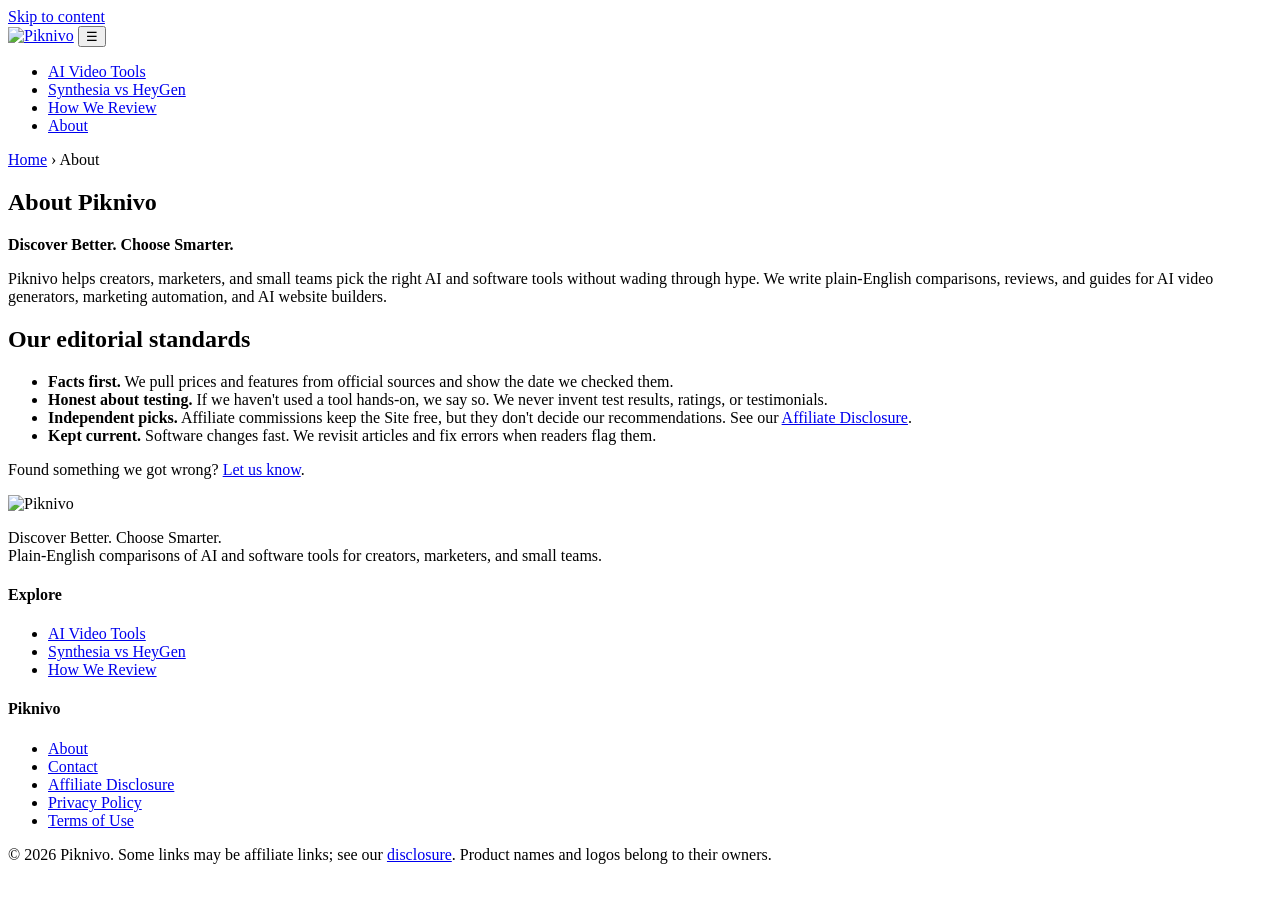
==== about/index.html @ b939cdce "Add about/index.html" ====
<!doctype html>
<html lang="en-US">
<head>
<meta charset="utf-8">
<meta name="viewport" content="width=device-width,initial-scale=1">
<title>About Piknivo | Discover Better. Choose Smarter.</title>
<meta name="description" content="Piknivo publishes plain-English, source-linked comparisons of AI and software tools. Meet our editorial standards.">
<link rel="canonical" href="https://piknivo.com/about/">
<meta property="og:type" content="website">
<meta property="og:site_name" content="Piknivo">
<meta property="og:title" content="About Piknivo | Discover Better. Choose Smarter.">
<meta property="og:description" content="Piknivo publishes plain-English, source-linked comparisons of AI and software tools. Meet our editorial standards.">
<meta property="og:url" content="https://piknivo.com/about/">
<meta property="og:image" content="https://piknivo.com/assets/img/og-default.png">
<meta name="twitter:card" content="summary_large_image">
<meta name="theme-color" content="#0B1220">
<link rel="icon" href="/favicon.ico" sizes="any">
<link rel="icon" href="/assets/brand/favicon.svg" type="image/svg+xml">
<link rel="apple-touch-icon" href="/assets/brand/favicon-180.png">
<link rel="preconnect" href="https://fonts.googleapis.com"><link rel="preconnect" href="https://fonts.gstatic.com" crossorigin>
<link href="https://fonts.googleapis.com/css2?family=Inter:wght@400;500;600&family=Poppins:wght@600;700&display=swap" rel="stylesheet">
<link rel="stylesheet" href="/assets/css/site.css">
<script type="application/ld+json">{"@context": "https://schema.org", "@type": "BreadcrumbList", "itemListElement": [{"@type": "ListItem", "position": 1, "name": "Home", "item": "https://piknivo.com/"}, {"@type": "ListItem", "position": 2, "name": "About", "item": "https://piknivo.com/about/"}]}</script>
</head>
<body data-page-type="static" data-content-id="about">
<a class="skip" href="#main">Skip to content</a>
<header class="site"><div class="wrap">
<a class="logo" href="/" aria-label="Piknivo home"><img src="/assets/brand/piknivo-horizontal-white.svg" alt="Piknivo" width="150" height="34"></a>
<button class="menu-btn" aria-label="Menu" aria-expanded="false">☰</button>
<nav class="main" aria-label="Main"><ul><li><a href="/ai-video-tools/">AI Video Tools</a></li><li><a href="/synthesia-vs-heygen/">Synthesia vs HeyGen</a></li><li><a href="/how-we-review/">How We Review</a></li><li><a href="/about/" aria-current="page">About</a></li></ul></nav>
</div></header>
<div class="wrap"><nav class="crumbs" aria-label="Breadcrumb"><a href="/">Home</a> › <span>About</span></nav></div>
<main id="main">
<article class="post"><div class="wrap narrow"><h1>About Piknivo</h1>
<p><strong>Discover Better. Choose Smarter.</strong></p>
<p>Piknivo helps creators, marketers, and small teams pick the right AI and software tools without wading through hype. We write plain-English comparisons, reviews, and guides for AI video generators, marketing automation, and AI website builders.</p>
<h2>Our editorial standards</h2>
<ul>
<li><strong>Facts first.</strong> We pull prices and features from official sources and show the date we checked them.</li>
<li><strong>Honest about testing.</strong> If we haven't used a tool hands-on, we say so. We never invent test results, ratings, or testimonials.</li>
<li><strong>Independent picks.</strong> Affiliate commissions keep the Site free, but they don't decide our recommendations. See our <a href="/affiliate-disclosure/">Affiliate Disclosure</a>.</li>
<li><strong>Kept current.</strong> Software changes fast. We revisit articles and fix errors when readers flag them.</li>
</ul>
<p>Found something we got wrong? <a href="/contact/">Let us know</a>.</p></div></article>
</main>
<footer class="site"><div class="wrap">
<div class="cols">
<div><img src="/assets/brand/piknivo-horizontal-white.svg" alt="Piknivo" width="140" height="32" loading="lazy">
<p>Discover Better. Choose Smarter.<br>Plain-English comparisons of AI and software tools for creators, marketers, and small teams.</p></div>
<div><h4>Explore</h4><ul><li><a href="/ai-video-tools/">AI Video Tools</a></li><li><a href="/synthesia-vs-heygen/">Synthesia vs HeyGen</a></li><li><a href="/how-we-review/">How We Review</a></li></ul></div>
<div><h4>Piknivo</h4><ul><li><a href="/about/">About</a></li><li><a href="/contact/">Contact</a></li><li><a href="/affiliate-disclosure/">Affiliate Disclosure</a></li><li><a href="/privacy-policy/">Privacy Policy</a></li><li><a href="/terms/">Terms of Use</a></li></ul></div>
</div>
<div class="legal">© 2026 Piknivo. Some links may be affiliate links; see our <a href="/affiliate-disclosure/">disclosure</a>. Product names and logos belong to their owners.</div>
</div></footer>
<script src="/assets/js/analytics.js" defer></script>
</body>
</html>
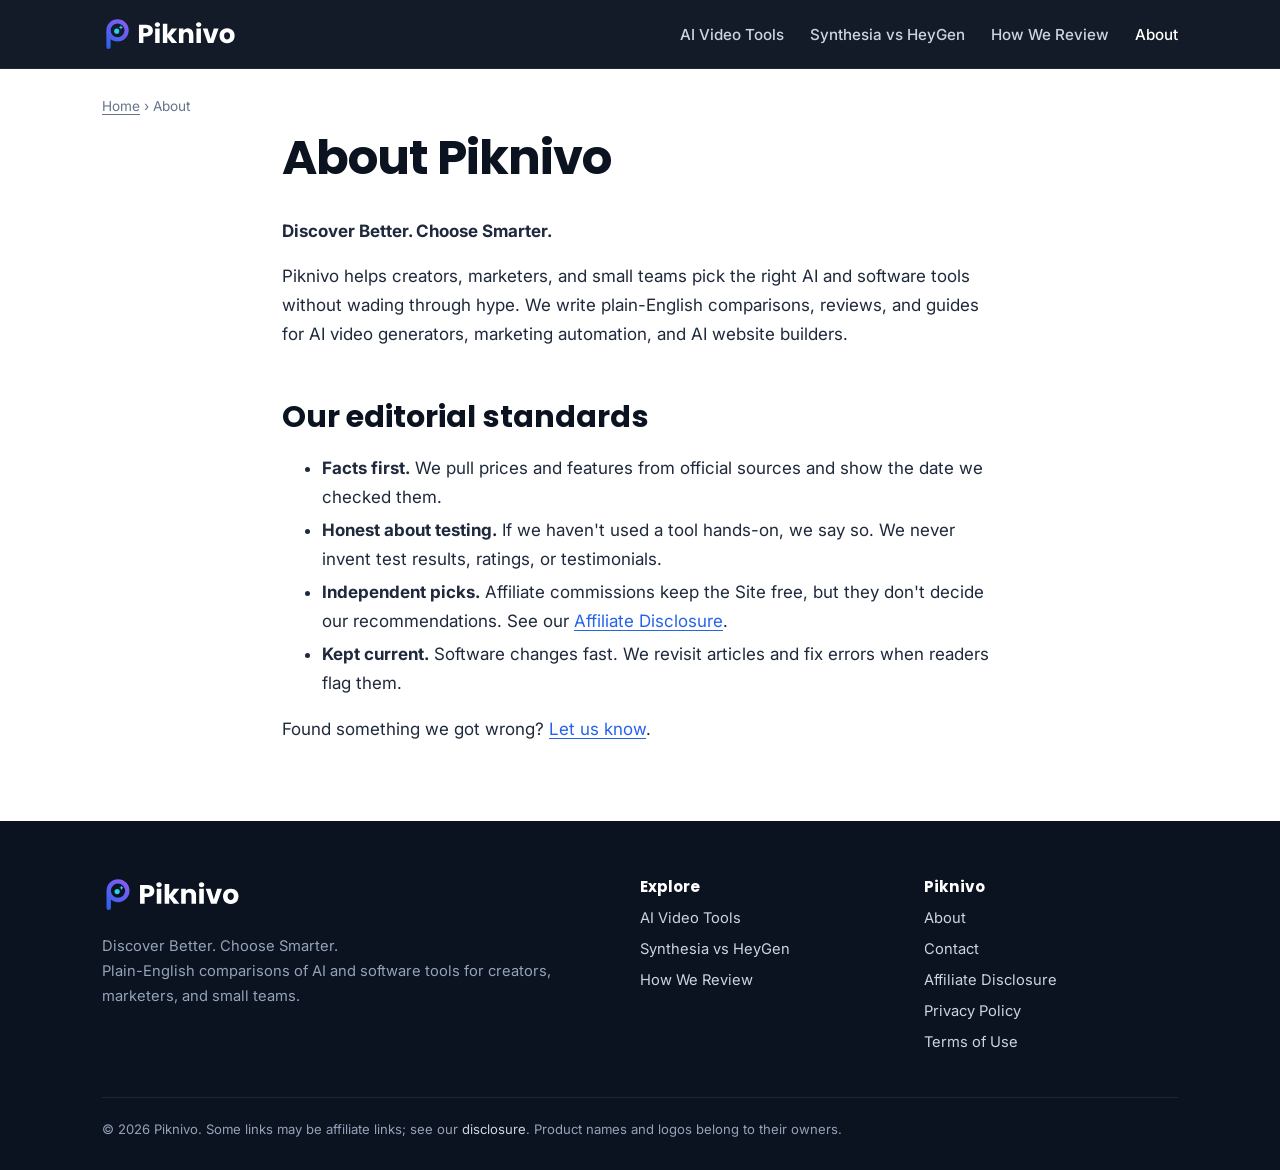
==== commit 7bc2ccde: "SEO: point canonical/sitemap to pages.dev until piknivo.com is owned" ====
--- a/about/index.html
+++ b/about/index.html
@@ -5,13 +5,13 @@
 <meta name="viewport" content="width=device-width,initial-scale=1">
 <title>About Piknivo | Discover Better. Choose Smarter.</title>
 <meta name="description" content="Piknivo publishes plain-English, source-linked comparisons of AI and software tools. Meet our editorial standards.">
-<link rel="canonical" href="https://piknivo.com/about/">
+<link rel="canonical" href="https://piknivo-site.pages.dev/about/">
 <meta property="og:type" content="website">
 <meta property="og:site_name" content="Piknivo">
 <meta property="og:title" content="About Piknivo | Discover Better. Choose Smarter.">
 <meta property="og:description" content="Piknivo publishes plain-English, source-linked comparisons of AI and software tools. Meet our editorial standards.">
-<meta property="og:url" content="https://piknivo.com/about/">
-<meta property="og:image" content="https://piknivo.com/assets/img/og-default.png">
+<meta property="og:url" content="https://piknivo-site.pages.dev/about/">
+<meta property="og:image" content="https://piknivo-site.pages.dev/assets/img/og-default.png">
 <meta name="twitter:card" content="summary_large_image">
 <meta name="theme-color" content="#0B1220">
 <link rel="icon" href="/favicon.ico" sizes="any">
@@ -20,7 +20,7 @@
 <link rel="preconnect" href="https://fonts.googleapis.com"><link rel="preconnect" href="https://fonts.gstatic.com" crossorigin>
 <link href="https://fonts.googleapis.com/css2?family=Inter:wght@400;500;600&family=Poppins:wght@600;700&display=swap" rel="stylesheet">
 <link rel="stylesheet" href="/assets/css/site.css">
-<script type="application/ld+json">{"@context": "https://schema.org", "@type": "BreadcrumbList", "itemListElement": [{"@type": "ListItem", "position": 1, "name": "Home", "item": "https://piknivo.com/"}, {"@type": "ListItem", "position": 2, "name": "About", "item": "https://piknivo.com/about/"}]}</script>
+<script type="application/ld+json">{"@context": "https://schema.org", "@type": "BreadcrumbList", "itemListElement": [{"@type": "ListItem", "position": 1, "name": "Home", "item": "https://piknivo-site.pages.dev/"}, {"@type": "ListItem", "position": 2, "name": "About", "item": "https://piknivo-site.pages.dev/about/"}]}</script>
 </head>
 <body data-page-type="static" data-content-id="about">
 <a class="skip" href="#main">Skip to content</a>
--- a/assets/css/site.css
+++ b/assets/css/site.css
@@ -0,0 +1,55 @@
+:root{--navy:#0B1220;--blue:#2563EB;--violet:#8B5CF6;--cyan:#22D3EE;--mist:#F1F5F9;--white:#fff;--text:#1E293B;--muted:#64748B;--line:#E2E8F0;--grad:linear-gradient(135deg,#2563EB,#8B5CF6);--r:14px;--max:1120px}
+*{box-sizing:border-box}html{scroll-behavior:smooth}
+body{margin:0;font:17px/1.7 Inter,system-ui,-apple-system,Segoe UI,Roboto,sans-serif;color:var(--text);background:var(--white);-webkit-font-smoothing:antialiased}
+h1,h2,h3,h4{font-family:Poppins,Inter,sans-serif;color:var(--navy);line-height:1.25;margin:1.6em 0 .6em}
+h1{font-size:clamp(2rem,4.5vw,3rem);margin-top:.2em;letter-spacing:-.02em}h2{font-size:clamp(1.45rem,3vw,1.9rem)}h3{font-size:1.2rem}
+a{color:var(--blue);text-underline-offset:3px}a:hover{color:var(--violet)}
+img{max-width:100%;height:auto}
+.wrap{max-width:var(--max);margin:0 auto;padding:0 22px}.narrow{max-width:760px}
+.skip{position:absolute;left:-999px}.skip:focus{left:12px;top:12px;background:#fff;padding:8px 12px;z-index:99}
+header.site{position:sticky;top:0;z-index:50;background:rgba(11,18,32,.96);backdrop-filter:blur(8px);border-bottom:1px solid rgba(255,255,255,.06)}
+header.site .wrap{display:flex;align-items:center;justify-content:space-between;height:68px}
+header.site .logo img{height:34px;width:auto;display:block}
+nav.main ul{list-style:none;display:flex;gap:26px;margin:0;padding:0}
+nav.main a{color:#CBD5E1;text-decoration:none;font-weight:500;font-size:.95rem}nav.main a:hover,nav.main a[aria-current]{color:#fff}
+.menu-btn{display:none;background:none;border:0;color:#fff;font-size:1.6rem;cursor:pointer}
+@media(max-width:820px){.menu-btn{display:block}nav.main{display:none;position:absolute;top:68px;left:0;right:0;background:var(--navy);padding:14px 22px 22px}nav.main.open{display:block}nav.main ul{flex-direction:column;gap:14px}}
+.hero{background:radial-gradient(1200px 500px at 85% -10%,rgba(139,92,246,.35),transparent 60%),radial-gradient(900px 500px at 0% 110%,rgba(34,211,238,.18),transparent 60%),var(--navy);color:#E2E8F0;padding:86px 0 92px}
+.hero h1{color:#fff;max-width:820px}.hero p.lead{font-size:1.2rem;max-width:680px;color:#CBD5E1}
+.eyebrow{display:inline-block;font:600 .78rem/1 Inter,sans-serif;letter-spacing:.12em;text-transform:uppercase;color:var(--cyan);margin-bottom:14px}
+.btn{display:inline-block;padding:13px 22px;border-radius:999px;font-weight:600;text-decoration:none;transition:transform .15s,box-shadow .15s}
+.btn-primary{background:var(--grad);color:#fff!important;box-shadow:0 8px 24px rgba(37,99,235,.35)}.btn-primary:hover{transform:translateY(-2px)}
+.btn-ghost{border:1px solid rgba(255,255,255,.25);color:#fff!important;margin-left:10px}
+.btn-outline{border:1.5px solid var(--blue);color:var(--blue)!important}
+section.block{padding:72px 0}section.alt{background:var(--mist)}
+.grid{display:grid;gap:22px}.g3{grid-template-columns:repeat(auto-fit,minmax(260px,1fr))}.g2{grid-template-columns:repeat(auto-fit,minmax(320px,1fr))}
+.card{background:#fff;border:1px solid var(--line);border-radius:var(--r);padding:26px;transition:box-shadow .2s,transform .2s;position:relative}
+.card:hover{box-shadow:0 14px 40px rgba(11,18,32,.08);transform:translateY(-2px)}
+.card h3{margin-top:0}.card .tag{font-size:.75rem;font-weight:600;text-transform:uppercase;letter-spacing:.08em;color:var(--violet)}
+.card.soon{opacity:.7}.card a.stretch::after{content:"";position:absolute;inset:0}
+.feature{background:var(--navy);color:#CBD5E1;border-radius:20px;padding:40px;display:grid;gap:26px;grid-template-columns:1.3fr 1fr;align-items:center}
+.feature h2{color:#fff;margin-top:0}@media(max-width:820px){.feature{grid-template-columns:1fr}}
+.vs{display:flex;gap:14px;align-items:center;justify-content:center;font:700 1.4rem Poppins,sans-serif;color:#fff}
+.vs span{background:rgba(255,255,255,.08);padding:18px 22px;border-radius:14px}.vs b{color:var(--cyan)}
+.crumbs{font-size:.85rem;color:var(--muted);margin:26px 0 0}.crumbs a{color:var(--muted)}
+article.post{padding-bottom:60px}
+.meta{color:var(--muted);font-size:.9rem;display:flex;flex-wrap:wrap;gap:6px 18px;margin-bottom:10px}
+.badge{display:inline-block;background:#EEF2FF;color:#4338CA;border-radius:999px;padding:2px 10px;font-size:.78rem;font-weight:600}
+.disclosure{background:#F8FAFC;border:1px solid var(--line);border-left:4px solid var(--cyan);border-radius:10px;padding:12px 16px;font-size:.92rem;color:#334155;margin:18px 0}
+blockquote{margin:22px 0;padding:16px 20px;background:#F5F3FF;border-left:4px solid var(--violet);border-radius:10px}blockquote p{margin:0}
+.table-wrap{overflow-x:auto;margin:22px 0;border:1px solid var(--line);border-radius:12px}
+table{border-collapse:collapse;width:100%;font-size:.94rem;min-width:620px}
+th,td{padding:12px 14px;border-bottom:1px solid var(--line);text-align:left;vertical-align:top}
+thead th{background:var(--navy);color:#fff;font-family:Poppins,sans-serif;font-weight:600}
+tbody tr:nth-child(even){background:#F8FAFC}tbody td:first-child{font-weight:600;color:var(--navy)}
+hr{border:0;border-top:1px solid var(--line);margin:44px 0}
+.post ul li{margin:.25em 0}
+a.cta-link{display:inline-block;margin:6px 8px 6px 0;padding:10px 18px;border-radius:999px;background:var(--grad);color:#fff;text-decoration:none;font-weight:600;font-size:.95rem}
+a.cta-link:hover{color:#fff;opacity:.92}
+.toc{background:var(--mist);border-radius:12px;padding:18px 22px;margin:24px 0;font-size:.95rem}.toc ol{margin:6px 0 0;padding-left:20px}
+footer.site{background:var(--navy);color:#94A3B8;padding:56px 0 30px;font-size:.92rem}
+footer.site .cols{display:grid;grid-template-columns:2fr 1fr 1fr;gap:30px}@media(max-width:720px){footer.site .cols{grid-template-columns:1fr}}
+footer.site h4{color:#fff;font-size:.95rem;margin:0 0 10px}footer.site ul{list-style:none;padding:0;margin:0}footer.site li{margin:6px 0}
+footer.site a{color:#CBD5E1;text-decoration:none}footer.site a:hover{color:#fff}
+footer.site .legal{border-top:1px solid rgba(255,255,255,.08);margin-top:36px;padding-top:20px;font-size:.82rem}
+.center{text-align:center}.mt0{margin-top:0}.muted{color:var(--muted)}
